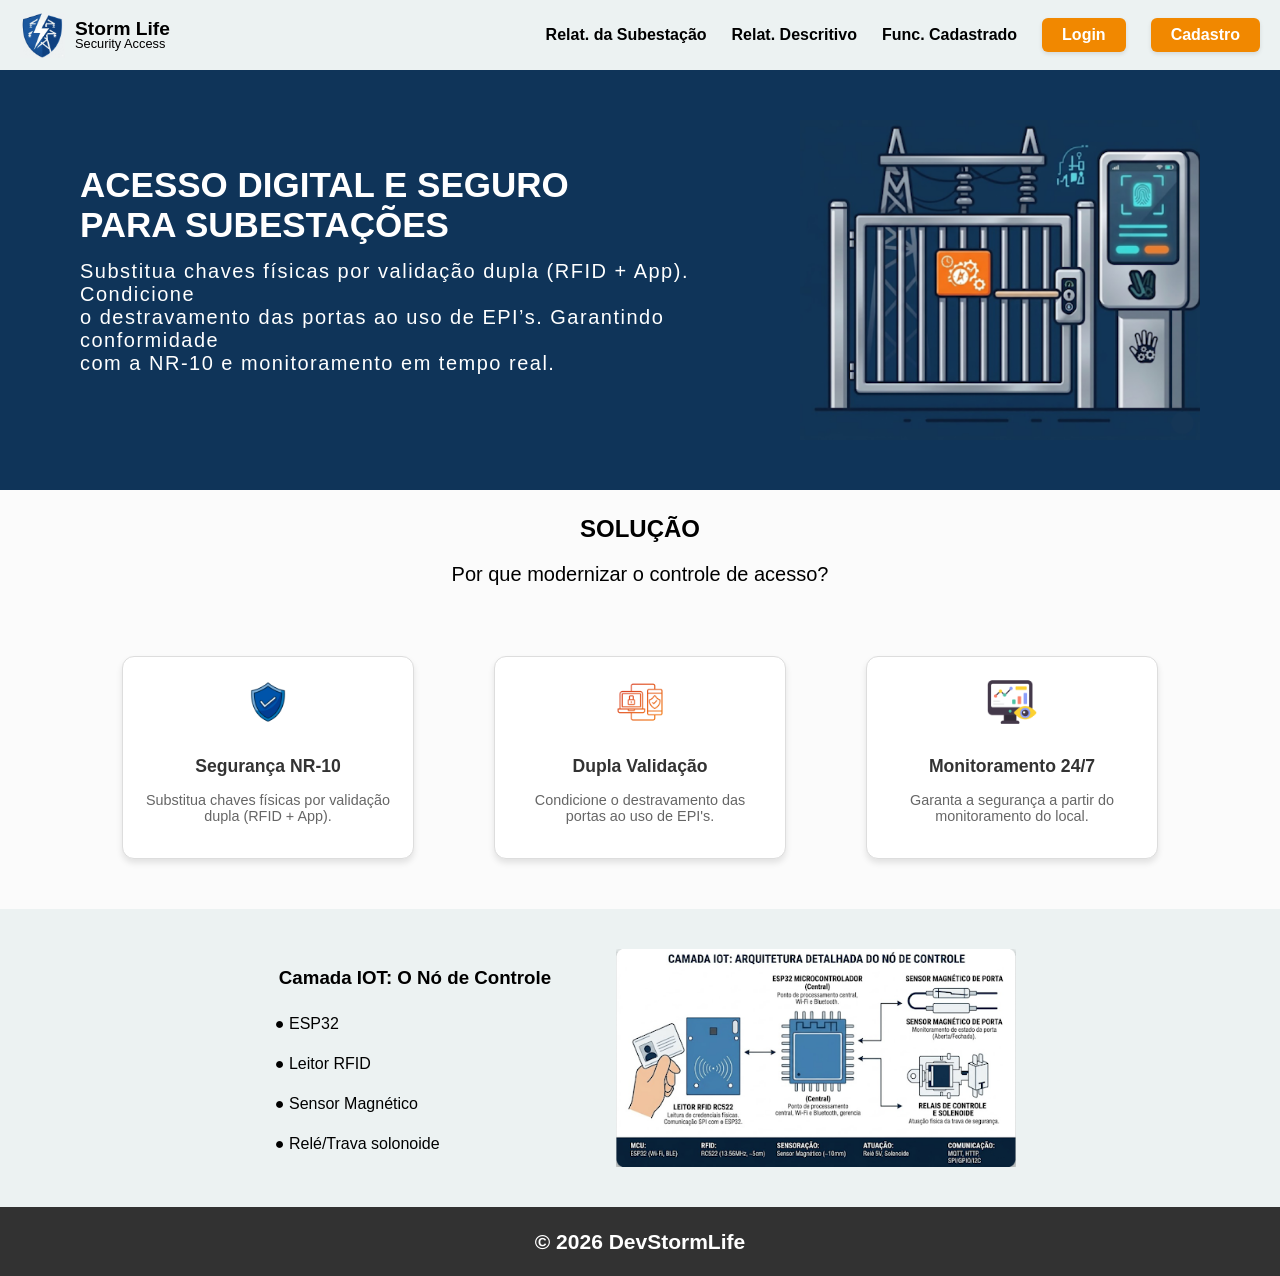
==== Frontend/index.html @ 1dbcb904 "Adição dos botões login e cadastro na home page" ====
<!DOCTYPE html>
<html lang="en">

<head>
    <meta charset="UTF-8">
    <meta name="viewport" content="width=device-width, initial-scale=1.0">
    <title>Página inicial</title>
    <link rel="stylesheet" href="style/style.css">
</head>

<body>
    <header>
        <img class="logo" src="./img/logoimg.png" alt="logo">
        <h1 class="titulo">Storm Life <br>
            <p class="sub">Security Access</p>
        </h1>
        <a class="a" href="./pages/relatSubesta.html">Relat. da Subestação</a>
        <a class="a" href="./pages/relatDesc.html">Relat. Descritivo</a>
        <a class="a" href="./pages/funcCad.html">Func. Cadastrado</a>
        <a class="btn-login" href="./pages/login.html">Login</a>
        <a class="btn-login" href="./pages/cadastro.html">Cadastro</a>
    </header>
    
    <div class="cima">
        <div class="texto-hero">
            <h1 class="t1">ACESSO DIGITAL E SEGURO <br> PARA SUBESTAÇÕES</h1>
            <p class="p1">Substitua chaves físicas por validação dupla (RFID + App). Condicione <br>
                o destravamento das portas ao uso de EPI’s. Garantindo conformidade <br>
                com a NR-10 e monitoramento em tempo real.</p>
        </div>
        <img class="imgSubesta" src="./img/subesta.png" alt="area">
    </div>
    
    <div class="meio">
        <h2 class="solucao">SOLUÇÃO</h2>
        <p class="solucaop">Por que modernizar o controle de acesso?</p>
        <div class="cards-container">
            <div class="card">
                <img src="./img/icone-nr10.png" alt="Ícone NR-10">
                <h3 class="nr">Segurança NR-10</h3>
                <p>Substitua chaves físicas por validação dupla (RFID + App).</p>
            </div>

            <div class="card">
                <img src="./img/icone-validacao.png" alt="Ícone Validação">
                <h3 class="nr">Dupla Validação</h3>
                <p>Condicione o destravamento das portas ao uso de EPI's.</p>
            </div>

            <div class="card">
                <img src="./img/icone-monitoramento.png" alt="Ícone Monitoramento">
                <h3 class="nr">Monitoramento 24/7</h3>
                <p>Garanta a segurança a partir do monitoramento do local.</p>
            </div>
        </div>
    </div>

    <div class="baixo">
        <div class="container-iot">
            <h3 class="iot">Camada IOT: O Nó de Controle</h3>
            <p class="no">● ESP32</p>
            <p class="no">● Leitor RFID</p>
            <p class="no">● Sensor Magnético</p>
            <p class="no">● Relé/Trava solonoide</p>
        </div>

        <img class="caminho" src="./img/caminho.png" alt="caminho-rfid">
    </div>
    
    <footer>
        <h2>© 2026 DevStormLife</h2>
    </footer>
</body>

</html>
---- Frontend/style/style.css ----
header {
    background: #ECF2F2;
    margin: 0;
    display: flex;
    align-items: center;
    padding: 5px 20px;  
    height: 60px;        
}

.logo {
    height: 45px;
    width: 45px;
    margin-right: 10px;
    cursor: pointer;
}

.cima{
   background: #0f3459;
    display: flex;
    align-items: center;
    justify-content: space-around;
    padding: 50px 20px;
    color: white;
}

body{
    background: #ecf2f2;
    margin: 0;
    padding: 0;
}

footer {
    background: #323232;
    /* position: fixed; */
    bottom: 0;
    left: 0;         
    width: 100%;     
    color: white;
    font-family: Arial, sans-serif;
    display: flex;  
    justify-content: center; 
    align-items: center;     
    gap: 10px;
    padding: 5px 0;
    font-size: 14px;
}

.titulo {
    font-family: Arial, sans-serif;
    font-size: 1.2rem;
    line-height: 1;
    flex-grow: 1;
    margin: 0;
    margin-right: 10px;
    cursor: pointer;
}

.sub {
    font-weight: 500;
    font-size: 0.8rem;
    margin: 0;    
}

.a{
    text-decoration: none;
    font-family: Arial, sans-serif;
    color: black;
    font-weight: bold;
    margin-left: 25px;
}

.solucao, .solucaop{
    text-align: center;
    font-family: Arial, sans-serif;
}

.solucao{
    padding-top: 25px;
}

.solucaop{
    font-size: 20px;
}

.cards-container {
  display: flex;
  justify-content: center;
  gap: 20px;
  padding: 20px;
}

.card {
  background: #ffffff;
  border: 1px solid #ddd;
  border-radius: 12px;
  padding: 20px;
  width: 250px;
  text-align: center;
  box-shadow: 0 4px 6px rgba(0,0,0,0.1);
  transition: transform 0.3s;
  margin: 30px;
}

.card:hover {
  transform: translateY(-5px);
}

.card img {
  width: 50px;
  margin-bottom: 15px;
}

.card h3 {
  margin: 10px 0;
  font-size: 1.1rem;
  color: #333;
}

.card p {
  font-size: 0.9rem;
  color: #666;
}

.nr , p{
    font-family: Arial, sans-serif;
}

.meio{
    background: #FBFBFB;
    margin-top: -19px;
}

.texto-container {
    max-width: 50%;
}

.conteudo-baixo {
    display: flex;
    align-items: center;
    justify-content: flex-start;
    gap: 40px;
    padding: 20px 80px;
}

.lista-componentes {
    display: flex;
    flex-direction: column;
}

.baixo {
    display: flex;    
    align-items: center; 
    justify-content: center;
    gap: 50px;             
    padding: 40px;
    background: #ECF2F2;
}

.container-iot {
    display: flex;
    flex-direction: column;
    align-items: flex-start;
}

.iot {
    margin: 15px;
    font-family: Arial, sans-serif;
}

.no {
    margin: 11px ;         
    font-family: Arial, sans-serif;
    
}

.caminho {
    max-width: 400px;
    height: auto;

}

.cima {
    background: #0f3459;
    display: flex;        
    align-items: center;      
    justify-content: space-between; 
    padding: 50px 80px;        
}

.texto-hero {
    display: flex;
    flex-direction: column; 
}

.t1 {
    color: white;
    font-family: Arial, sans-serif;
    font-size: 35px;
    margin: 0;          
    padding: 0;
}

.p1 {
    color: white;
    font-family: Arial, sans-serif;
    font-size: 20px;
    letter-spacing: 1.5px;
    margin-top: 15px;
}

.imgSubesta {
    max-width: 400px; 
    height: auto;
}

.btn-login {
    text-decoration: none;
    font-family: Arial, sans-serif;
    color: white;
    font-weight: bold;
    margin-left: 25px;
    background-color: #F18800;
    padding: 8px 20px;
    border-radius: 6px;
    box-shadow: 0 2px 4px rgba(0, 0, 0, 0.1);
}

.btn-login:hover {
    background-color: #ba6b05;
}
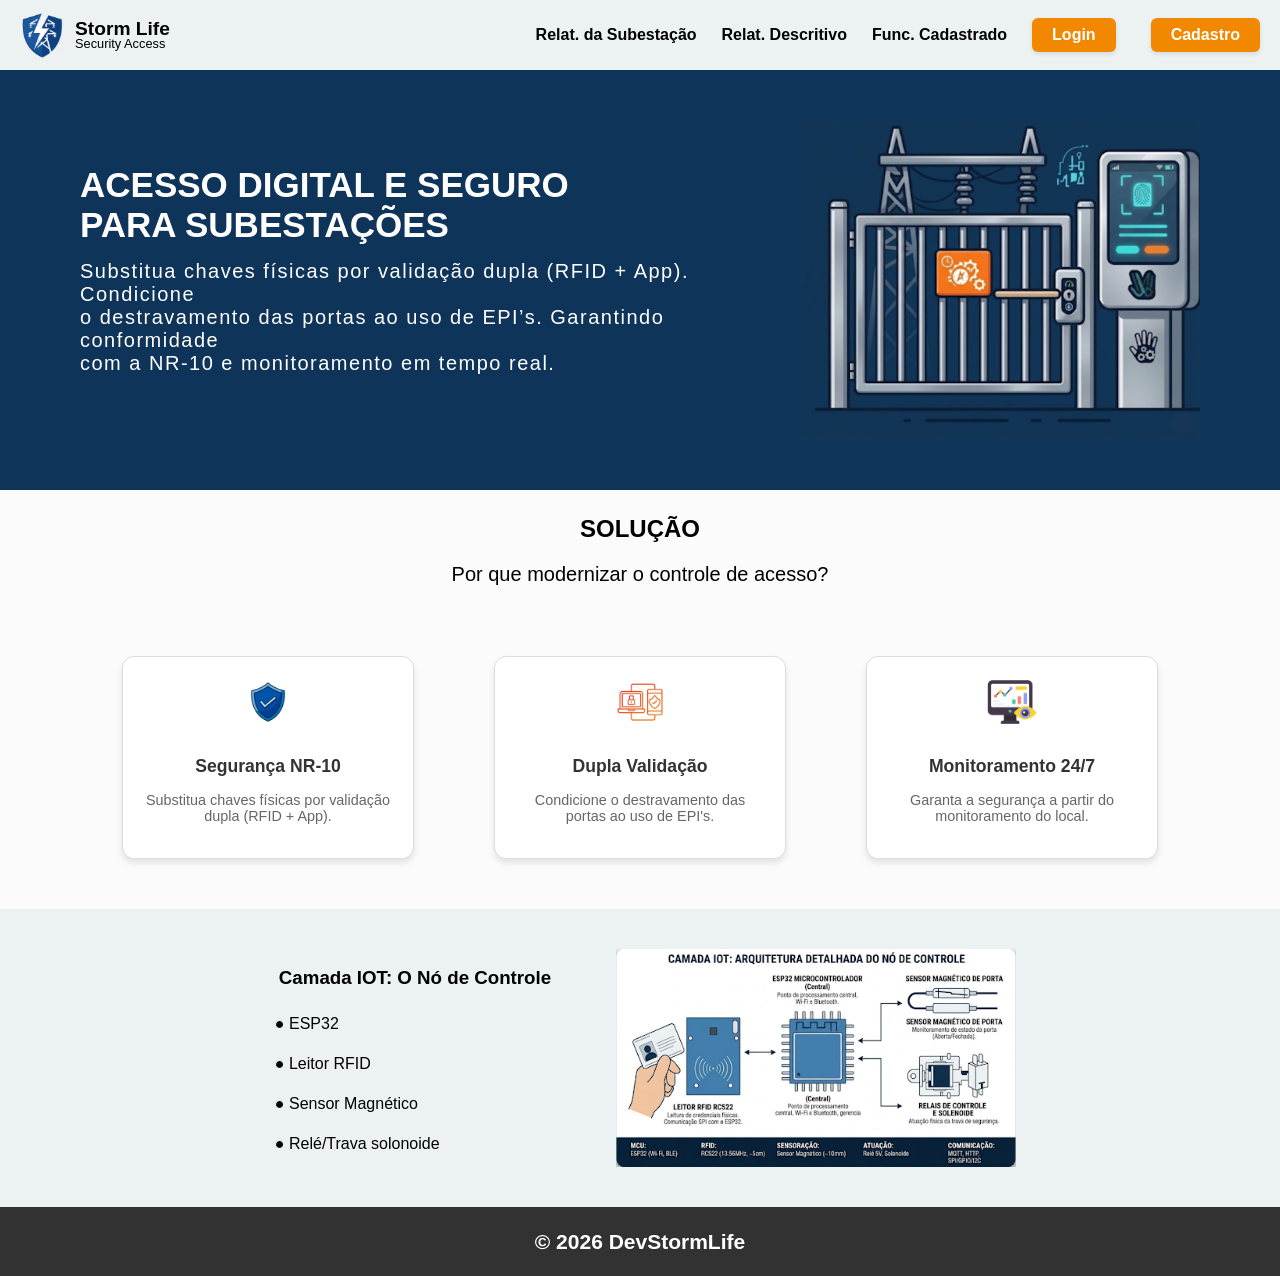
==== commit 56a0cd20: "Commit de verificação" ====
--- a/Frontend/index.html
+++ b/Frontend/index.html
@@ -12,14 +12,17 @@
     <header>
         <img class="logo" src="./img/logoimg.png" alt="logo">
         <h1 class="titulo">Storm Life <br>
-            <p class="sub">Security Access</p>
-        </h1>
-        <a class="a" href="./pages/relatSubesta.html">Relat. da Subestação</a>
-        <a class="a" href="./pages/relatDesc.html">Relat. Descritivo</a>
-        <a class="a" href="./pages/funcCad.html">Func. Cadastrado</a>
+        <p class="sub">Security Access</p>
+    </h1>
+    <a class="a" href="./pages/relatSubesta.html">Relat. da Subestação</a>
+    <a class="a" href="./pages/relatDesc.html">Relat. Descritivo</a>
+    <a class="a" href="./pages/funcCad.html">Func. Cadastrado</a>
+    
+    <div id="menu-usuario" style="display: flex; gap: 10px; align-items: center;">
         <a class="btn-login" href="./pages/login.html">Login</a>
         <a class="btn-login" href="./pages/cadastro.html">Cadastro</a>
-    </header>
+    </div>
+</header>
     
     <div class="cima">
         <div class="texto-hero">
@@ -70,6 +73,7 @@
     <footer>
         <h2>© 2026 DevStormLife</h2>
     </footer>
+    
 </body>
 
 </html>
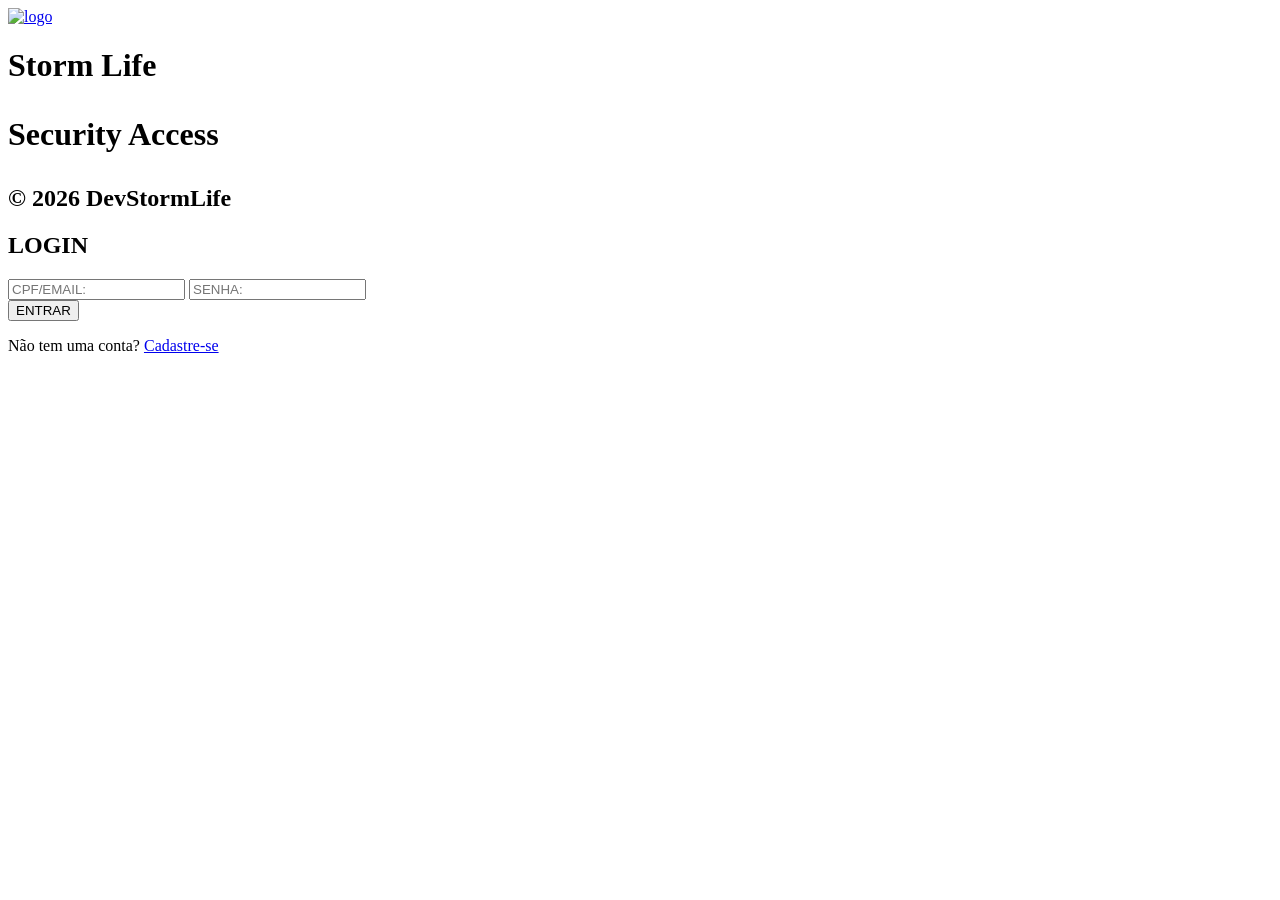
==== commit 7b1c3c84: "Mudança da homepage para página de login, e tentativa de fazer o login funcionar." ====
--- a/Frontend/index.html
+++ b/Frontend/index.html
@@ -1,79 +1,47 @@
 <!DOCTYPE html>
 <html lang="en">
-
 <head>
     <meta charset="UTF-8">
     <meta name="viewport" content="width=device-width, initial-scale=1.0">
-    <title>Página inicial</title>
-    <link rel="stylesheet" href="style/style.css">
+    <title>StormLife</title>
+    <link rel="stylesheet" href="/style/login.css">
 </head>
-
 <body>
+    
     <header>
-        <img class="logo" src="./img/logoimg.png" alt="logo">
-        <h1 class="titulo">Storm Life <br>
-        <p class="sub">Security Access</p>
-    </h1>
-    <a class="a" href="./pages/relatSubesta.html">Relat. da Subestação</a>
-    <a class="a" href="./pages/relatDesc.html">Relat. Descritivo</a>
-    <a class="a" href="./pages/funcCad.html">Func. Cadastrado</a>
+        <a href="/pages/homePage.html" class="btnVoltar">
+        <img class="logo" src="/img/logoimg.png" alt="logo"></a>
+        <h1 class="titulo">Storm Life <br><p class="sub">Security Access</p></h1>
     
-    <div id="menu-usuario" style="display: flex; gap: 10px; align-items: center;">
-        <a class="btn-login" href="./pages/login.html">Login</a>
-        <a class="btn-login" href="./pages/cadastro.html">Cadastro</a>
-    </div>
-</header>
-    
-    <div class="cima">
-        <div class="texto-hero">
-            <h1 class="t1">ACESSO DIGITAL E SEGURO <br> PARA SUBESTAÇÕES</h1>
-            <p class="p1">Substitua chaves físicas por validação dupla (RFID + App). Condicione <br>
-                o destravamento das portas ao uso de EPI’s. Garantindo conformidade <br>
-                com a NR-10 e monitoramento em tempo real.</p>
-        </div>
-        <img class="imgSubesta" src="./img/subesta.png" alt="area">
-    </div>
-    
-    <div class="meio">
-        <h2 class="solucao">SOLUÇÃO</h2>
-        <p class="solucaop">Por que modernizar o controle de acesso?</p>
-        <div class="cards-container">
-            <div class="card">
-                <img src="./img/icone-nr10.png" alt="Ícone NR-10">
-                <h3 class="nr">Segurança NR-10</h3>
-                <p>Substitua chaves físicas por validação dupla (RFID + App).</p>
-            </div>
-
-            <div class="card">
-                <img src="./img/icone-validacao.png" alt="Ícone Validação">
-                <h3 class="nr">Dupla Validação</h3>
-                <p>Condicione o destravamento das portas ao uso de EPI's.</p>
-            </div>
-
-            <div class="card">
-                <img src="./img/icone-monitoramento.png" alt="Ícone Monitoramento">
-                <h3 class="nr">Monitoramento 24/7</h3>
-                <p>Garanta a segurança a partir do monitoramento do local.</p>
-            </div>
-        </div>
-    </div>
-
-    <div class="baixo">
-        <div class="container-iot">
-            <h3 class="iot">Camada IOT: O Nó de Controle</h3>
-            <p class="no">● ESP32</p>
-            <p class="no">● Leitor RFID</p>
-            <p class="no">● Sensor Magnético</p>
-            <p class="no">● Relé/Trava solonoide</p>
-        </div>
-
-        <img class="caminho" src="./img/caminho.png" alt="caminho-rfid">
-    </div>
-    
+    </header>
     <footer>
         <h2>© 2026 DevStormLife</h2>
     </footer>
+    <main class="login-area">
+    <div class="login-card">
+        <div class="login-header">
+            <h2>LOGIN</h2>
+        </div>
+        
+        <!-- Adicionado id="form-login" -->
+        <form id="form-login" class="login-form">
+            <!-- Adicionado id="login" -->
+            <input type="text" id="login" class="login-input" placeholder="CPF/EMAIL:" required>
+            <!-- Adicionado id="senha" -->
+            <input type="password" id="senha" class="login-input" placeholder="SENHA:" required>
+            
+            <!-- Adicionado espaço para mensagem de erro com estilo discreto para não quebrar o layout -->
+            <div id="mensagem-erro" style="color: #ff4d4d; text-align: center; font-size: 0.9rem; font-weight: bold;"></div>
+            
+            <button type="submit" class="btn-entrar">ENTRAR</button>
+            <p class="link-cadastro">Não tem uma conta? <a href="/pages/cadastro.html" class="linkc">Cadastre-se</a></p>
+            
+        </form>
+    </div>
     
+</main>
+
+<!-- Lembre-se de ajustar o caminho do src para onde está o seu arquivo JS -->
+<script src="/script/login.js"></script>
 </body>
-
 </html>
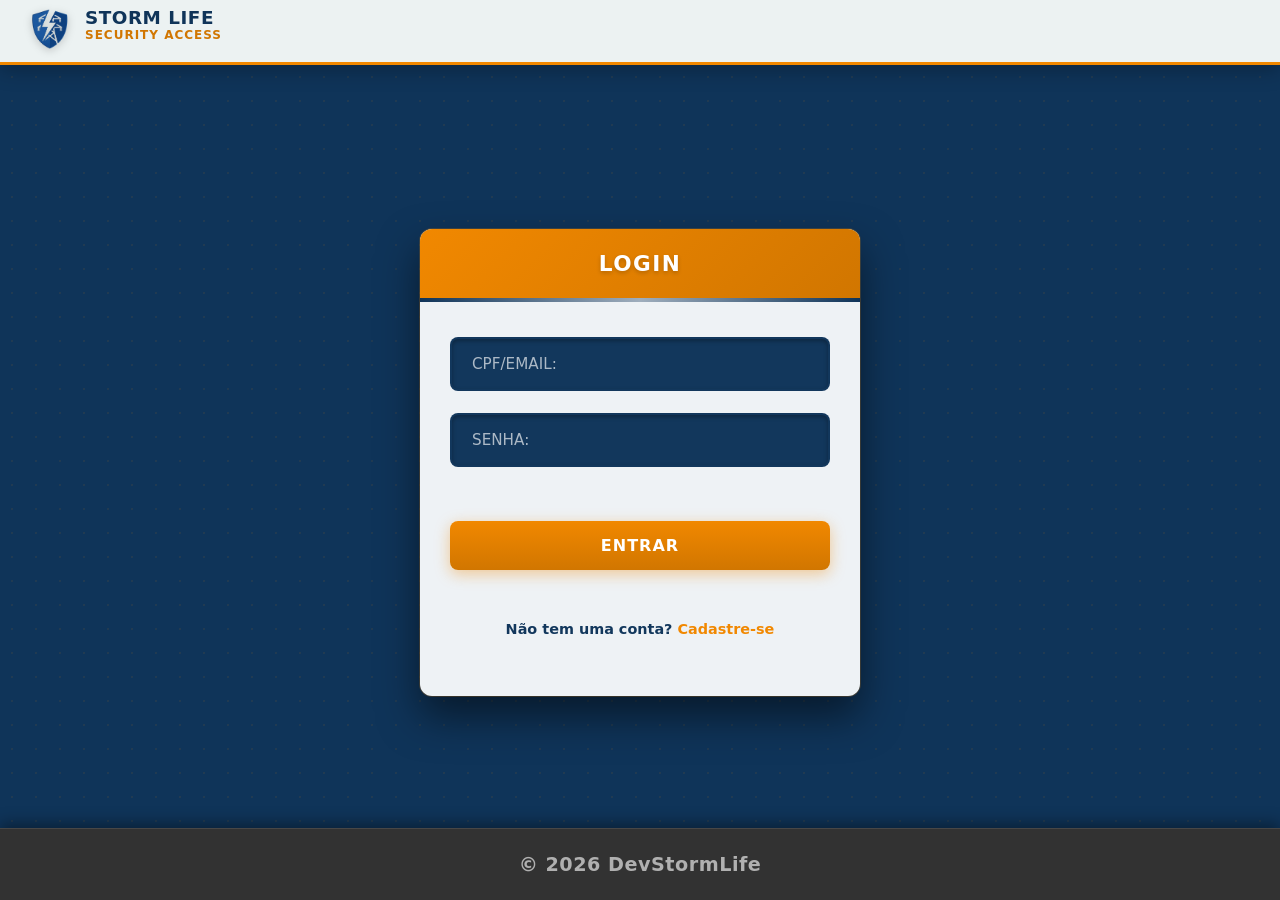
==== commit 99aac364: "Commit de monitoramento" ====
--- a/Frontend/index.html
+++ b/Frontend/index.html
@@ -4,13 +4,13 @@
     <meta charset="UTF-8">
     <meta name="viewport" content="width=device-width, initial-scale=1.0">
     <title>StormLife</title>
-    <link rel="stylesheet" href="/style/login.css">
+    <link rel="stylesheet" href="style/login.css">
 </head>
 <body>
     
     <header>
-        <a href="/pages/homePage.html" class="btnVoltar">
-        <img class="logo" src="/img/logoimg.png" alt="logo"></a>
+        <a href="pages/homePage.html" class="btnVoltar">
+        <img class="logo" src="img/logoimg.png" alt="logo"></a>
         <h1 class="titulo">Storm Life <br><p class="sub">Security Access</p></h1>
     
     </header>
@@ -34,7 +34,7 @@
             <div id="mensagem-erro" style="color: #ff4d4d; text-align: center; font-size: 0.9rem; font-weight: bold;"></div>
             
             <button type="submit" class="btn-entrar">ENTRAR</button>
-            <p class="link-cadastro">Não tem uma conta? <a href="/pages/cadastro.html" class="linkc">Cadastre-se</a></p>
+            <p class="link-cadastro">Não tem uma conta? <a href="pages/cadastro.html" class="linkc">Cadastre-se</a></p>
             
         </form>
     </div>
@@ -42,6 +42,6 @@
 </main>
 
 <!-- Lembre-se de ajustar o caminho do src para onde está o seu arquivo JS -->
-<script src="/script/login.js"></script>
+<script src="script/login.js"></script>
 </body>
 </html>
--- a/Frontend/style/login.css
+++ b/Frontend/style/login.css
@@ -0,0 +1,283 @@
+/* ==========================================================================
+   Variáveis do Sistema - Tema Subestação / Energia
+   ========================================================================== */
+:root {
+    --bg-main: #0f3459;
+    --bg-main-dark: #081e35;
+    --bg-header: #ECF2F2;
+    --bg-footer: #323232;
+    --bg-input: #12375C;
+    --card-bg: #EEF2F5; /* Mantida a cor clara de fundo do card de login */
+    
+    --orange-electric: #F18800;
+    --orange-dark: #D17600;
+    --orange-glow: rgba(241, 136, 0, 0.4);
+    
+    --font-primary: 'Segoe UI', system-ui, -apple-system, sans-serif;
+    --transition: all 0.3s cubic-bezier(0.4, 0, 0.2, 1);
+}
+
+* {
+    box-sizing: border-box;
+}
+
+/* ==========================================================================
+   Body - Fundo Dinâmico de Alta Voltagem
+   ========================================================================== */
+body {
+    background: #0f3459;
+    margin: 0;
+    padding: 0;
+    font-family: var(--font-primary);
+    color: white;
+    min-height: 100vh;
+    display: flex;
+    flex-direction: column;
+}
+
+/* ==========================================================================
+   Header Tecnológico (Barra de Controle)
+   ========================================================================== */
+header {
+    background: var(--bg-header);
+    margin: 0;
+    display: flex;
+    align-items: center;
+    padding: 0 30px;  
+    height: 65px;        
+    border-bottom: 3px solid var(--orange-electric);
+    box-shadow: 0 4px 20px rgba(0, 0, 0, 0.3);
+    position: sticky;
+    top: 0;
+    z-index: 100;
+    backdrop-filter: blur(8px);
+}
+
+.logo {
+    height: 40px;
+    width: 40px;
+    margin-right: 15px;
+    cursor: pointer;
+    transition: var(--transition);
+    filter: drop-shadow(0 2px 4px rgba(0,0,0,0.2));
+}
+
+.logo:hover {
+    transform: scale(1.08) rotate(-3deg);
+}
+
+.titulo {
+    font-size: 1.15rem;
+    font-weight: 800;
+    color: #0f3459;
+    letter-spacing: 0.5px;
+    text-transform: uppercase;
+    margin: 0;
+    margin-right: 10px;
+    cursor: pointer;
+    line-height: 1;
+}
+
+.sub {
+    font-weight: 600;
+    font-size: 0.75rem;
+    color: var(--orange-dark);
+    letter-spacing: 1px;
+    margin-top: 2px;
+}
+
+/* ==========================================================================
+   Área de Login & Card Estilo Painel de Operação
+   ========================================================================== */
+.login-area {
+    display: flex;
+    justify-content: center;
+    align-items: center;
+    flex: 1;
+    padding: 40px 20px 80px;
+    /* Padrão em malha industrial no fundo */
+    background-image: 
+        radial-gradient(rgba(241, 136, 0, 0.08) 1px, transparent 0);
+    background-size: 24px 24px;
+}
+
+.login-card {
+    background-color: var(--card-bg);
+    width: 100%;
+    max-width: 440px;
+    border-radius: 12px; 
+    overflow: hidden;  
+    position: relative;
+    box-shadow: 
+        0 0 0 1px rgba(241, 136, 0, 0.2),
+        0 20px 40px rgba(0, 0, 0, 0.5);
+    transition: var(--transition);
+}
+
+.login-card:hover {
+    box-shadow: 
+        0 0 0 2px var(--orange-electric),
+        0 25px 50px rgba(0, 0, 0, 0.6);
+}
+
+/* Header do Card de Login */
+.login-header {
+    background: linear-gradient(135deg, var(--orange-electric) 0%, var(--orange-dark) 100%);
+    border-bottom: 4px solid var(--bg-main); 
+    padding: 22px 20px;
+    text-align: center;
+    position: relative;
+}
+
+.login-header::after {
+    content: '';
+    position: absolute;
+    bottom: -4px;
+    left: 0;
+    width: 100%;
+    height: 4px;
+    background: linear-gradient(90deg, transparent, #ffffff, transparent);
+    opacity: 0.6;
+}
+
+.login-header h2 {
+    color: white;
+    margin: 0;
+    font-size: 1.35rem;
+    font-weight: 800;
+    letter-spacing: 1.5px;
+    text-transform: uppercase;
+    text-shadow: 0 2px 4px rgba(0,0,0,0.2);
+}
+
+/* Formulário e Inputs */
+.login-form {
+    padding: 35px 30px 20px;
+    display: flex;
+    flex-direction: column;
+    gap: 22px;              
+}
+
+.login-input {
+    background-color: var(--bg-input);
+    color: white;
+    border: 2px solid transparent;
+    padding: 16px 20px;
+    border-radius: 8px;
+    font-size: 0.95rem;
+    font-weight: 600;
+    font-family: var(--font-primary);
+    outline: none;
+    transition: var(--transition);
+    box-shadow: inset 0 2px 4px rgba(0, 0, 0, 0.3);
+}
+
+.login-input::placeholder {
+    color: rgba(255, 255, 255, 0.65);
+    font-weight: 400;
+}
+
+/* Efeito Glow / Carga ao Focar */
+.login-input:focus {
+    border-color: var(--orange-electric);
+    background-color: #17426e;
+    box-shadow: 
+        inset 0 2px 4px rgba(0, 0, 0, 0.3),
+        0 0 12px var(--orange-glow);
+    transform: translateY(-1px);
+}
+
+/* Botão de Acesso ao Sistema */
+.btn-entrar {
+    background: linear-gradient(180deg, var(--orange-electric) 0%, var(--orange-dark) 100%);
+    color: white;
+    border: none;
+    padding: 15px 30px;
+    border-radius: 8px;
+    font-size: 1rem;
+    font-weight: 800;
+    letter-spacing: 1px;
+    text-transform: uppercase;
+    cursor: pointer;
+    margin-top: 10px;
+    align-self: center;
+    width: 100%;
+    font-family: var(--font-primary);
+    box-shadow: 0 4px 15px var(--orange-glow);
+    transition: var(--transition);
+}
+
+.btn-entrar:hover {
+    background: linear-gradient(180deg, #ff9500 0%, var(--orange-electric) 100%);
+    box-shadow: 0 6px 20px rgba(241, 136, 0, 0.6);
+    transform: translateY(-2px);
+}
+
+.btn-entrar:active {
+    transform: translateY(1px);
+    box-shadow: 0 2px 8px var(--orange-glow);
+}
+
+/* Área de Rodapé do Card (Link de Cadastro) */
+.link-cadastro {
+    color: #12375c; 
+    padding: 15px 30px 25px;
+    text-align: center;
+    font-size: 0.9rem;
+    font-weight: 600;
+}
+
+.linkc {
+    text-decoration: none;
+    color: var(--orange-electric);
+    font-weight: 700;
+    position: relative;
+    transition: var(--transition);
+}
+
+.linkc::after {
+    content: '';
+    position: absolute;
+    width: 0%;
+    height: 2px;
+    bottom: -2px;
+    left: 0;
+    background-color: var(--orange-dark);
+    transition: var(--transition);
+}
+
+.linkc:hover {
+    color: var(--orange-dark);
+}
+
+.linkc:hover::after {
+    width: 100%;
+}
+
+/* ==========================================================================
+   Footer do Sistema
+   ========================================================================== */
+footer {
+    background-color: var(--bg-footer);
+    border-top: 1px solid rgba(255, 255, 255, 0.1);
+    position: fixed;
+    bottom: 0;
+    left: 0;         
+    width: 100%;     
+    color: #b0b0b0;
+    display: flex;  
+    justify-content: center; 
+    align-items: center;     
+    gap: 10px;
+    padding: 8px 0;
+    font-size: 0.8rem;
+    letter-spacing: 0.5px;
+    box-shadow: 0 -4px 15px rgba(0, 0, 0, 0.4);
+    z-index: 100;
+}
+
+::-ms-reveal {
+    border: 1px solid white;
+    border-radius: 50%;
+    color: white;
+}
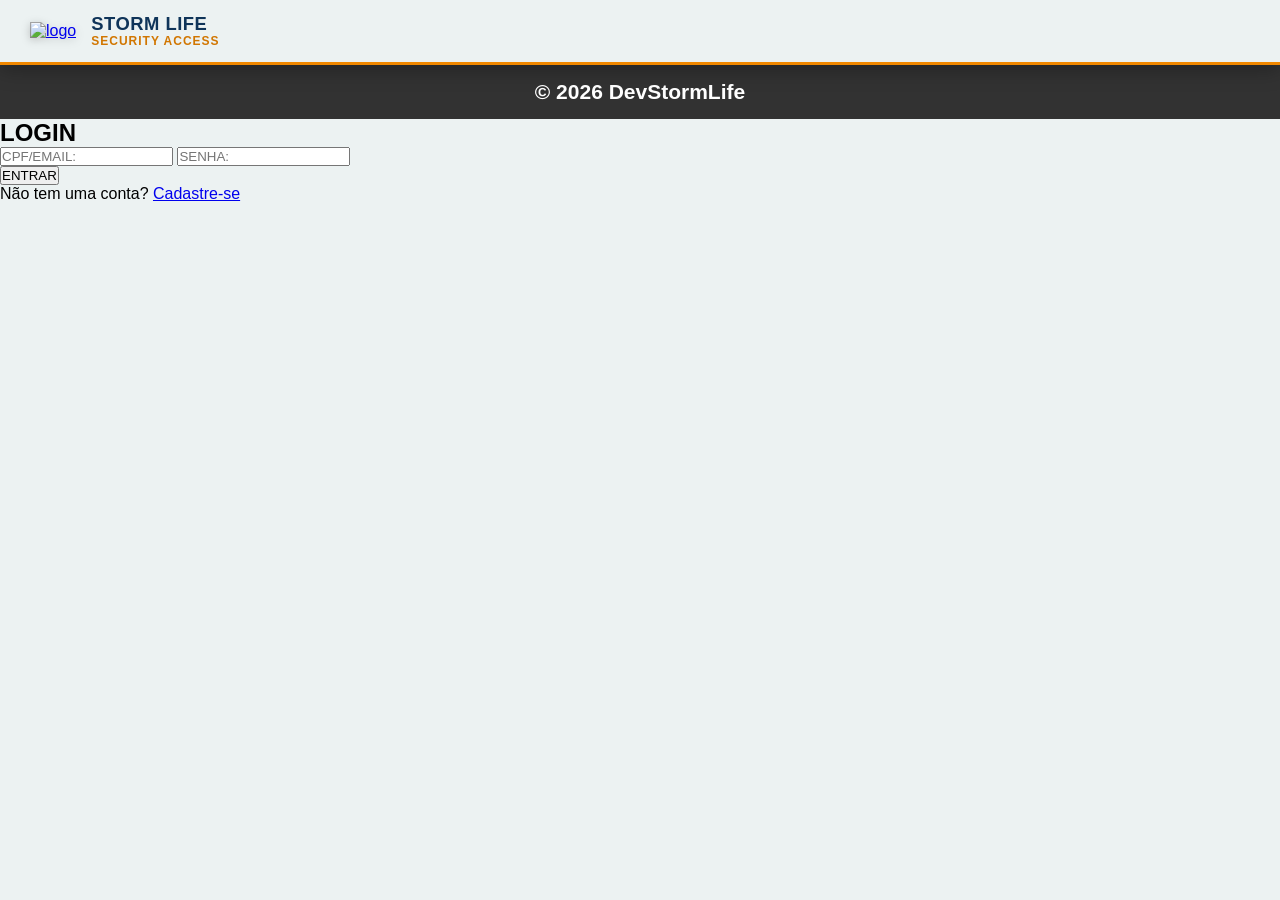
==== commit 76ea0038: "Correção do Security" ====
--- a/Frontend/index.html
+++ b/Frontend/index.html
@@ -4,13 +4,13 @@
     <meta charset="UTF-8">
     <meta name="viewport" content="width=device-width, initial-scale=1.0">
     <title>StormLife</title>
-    <link rel="stylesheet" href="style/login.css">
+    <link rel="stylesheet" href="/Frontend/style/style.css">
 </head>
 <body>
     
     <header>
-        <a href="pages/homePage.html" class="btnVoltar">
-        <img class="logo" src="img/logoimg.png" alt="logo"></a>
+        <a href="/Frontend/pages/homePage.html" class="btnVoltar">
+        <img class="logo" src="/img/logoimg.png" alt="logo"></a>
         <h1 class="titulo">Storm Life <br><p class="sub">Security Access</p></h1>
     
     </header>
@@ -34,7 +34,7 @@
             <div id="mensagem-erro" style="color: #ff4d4d; text-align: center; font-size: 0.9rem; font-weight: bold;"></div>
             
             <button type="submit" class="btn-entrar">ENTRAR</button>
-            <p class="link-cadastro">Não tem uma conta? <a href="pages/cadastro.html" class="linkc">Cadastre-se</a></p>
+            <p class="link-cadastro">Não tem uma conta? <a href="/Frontend/pages/homePage.html" class="linkc">Cadastre-se</a></p>
             
         </form>
     </div>
@@ -42,6 +42,6 @@
 </main>
 
 <!-- Lembre-se de ajustar o caminho do src para onde está o seu arquivo JS -->
-<script src="script/login.js"></script>
+<script src="/script/login.js"></script>
 </body>
 </html>
--- a/Frontend/style/style.css
+++ b/Frontend/style/style.css
@@ -0,0 +1,360 @@
+:root {
+    --bg-main: #0f3459;
+    --bg-main-dark: #081e35;
+    --bg-header: #ECF2F2;
+    --bg-footer: #323232;
+    --bg-input: #12375C;
+    --card-bg: rgba(255, 255, 255, 0.98);
+    
+    --orange-electric: #F18800;
+    --orange-dark: #D17600;
+    --orange-glow: rgba(241, 136, 0, 0.4);
+    
+    --font-primary: 'Segoe UI', system-ui, -apple-system, sans-serif;
+    --transition: all 0.3s cubic-bezier(0.4, 0, 0.2, 1);
+}
+
+* {
+    margin: 0;
+    padding: 0;
+    box-sizing: border-box;
+}
+
+body {
+    background: #ecf2f2;
+    margin: 0;
+    padding: 0;
+    font-family: Arial, sans-serif;
+}
+
+/* ==========================================================================
+   HEADER TECNOLÓGICO (Atualizado)
+   ========================================================================== */
+header {
+    background: var(--bg-header);
+    margin: 0;
+    display: flex;
+    align-items: center;
+    padding: 0 30px;  
+    height: 65px;        
+    border-bottom: 3px solid var(--orange-electric);
+    box-shadow: 0 4px 20px rgba(0, 0, 0, 0.3);
+    position: sticky;
+    top: 0;
+    z-index: 100;
+    backdrop-filter: blur(8px);
+}
+
+.logo {
+    height: 40px;
+    width: 40px;
+    margin-right: 15px;
+    cursor: pointer;
+    transition: var(--transition);
+    filter: drop-shadow(0 2px 4px rgba(0,0,0,0.2));
+}
+
+.logo:hover {
+    transform: scale(1.08) rotate(-3deg);
+}
+
+.titulo {
+    font-size: 1.15rem;
+    font-weight: 800;
+    color: #0f3459;
+    letter-spacing: 0.5px;
+    text-transform: uppercase;
+    margin: 0;
+    margin-right: 10px;
+    cursor: pointer;
+    line-height: 1;
+}
+
+.sub {
+    font-weight: 600;
+    font-size: 0.75rem;
+    color: var(--orange-dark);
+    letter-spacing: 1px;
+    margin-top: 2px;
+}
+
+/* CARDS DOS LINKS DA CLASSE .a (CENTRALIZADOS) */
+.a {
+    text-decoration: none;
+    font-family: Arial, sans-serif;
+    color: #0f3459;
+    font-weight: bold;
+    font-size: 0.9rem;
+    background-color: #ffffff;
+    padding: 8px 16px;
+    border-radius: 8px;
+    border: 1px solid #dcdcdc;
+    box-shadow: 0 2px 5px rgba(0, 0, 0, 0.06);
+    transition: var(--transition);
+    margin: 0 6px;
+    text-align: center;
+}
+
+.a:hover {
+    background-color: #0f3459;
+    color: #ffffff;
+    border-color: #0f3459;
+    transform: translateY(-2px);
+    box-shadow: 0 4px 8px rgba(0, 0, 0, 0.12);
+}
+
+header .a:first-of-type {
+    margin-left: auto;
+}
+
+header .a:last-of-type {
+    margin-right: auto;
+}
+
+/* BOTÕES DE LOGIN / CADASTRO */
+.btn-login {
+    text-decoration: none;
+    font-family: Arial, sans-serif;
+    color: white;
+    font-weight: bold;
+    margin-left: 10px;
+    background-color: var(--orange-electric);
+    padding: 8px 20px;
+    border-radius: 6px;
+    box-shadow: 0 2px 4px rgba(0, 0, 0, 0.1);
+    transition: var(--transition);
+    display: inline-block;
+    text-align: center;
+}
+
+.btn-login:hover {
+    background-color: var(--orange-dark);
+}
+
+/* ==========================================================================
+   SEÇÃO CIMA (HERO)
+   ========================================================================== */
+.cima {
+    background: #0f3459;
+    display: flex;        
+    align-items: center;      
+    justify-content: space-between; 
+    padding: 50px 80px;  
+    gap: 30px;      
+}
+
+.texto-hero {
+    display: flex;
+    flex-direction: column; 
+}
+
+.t1 {
+    color: white;
+    font-family: Arial, sans-serif;
+    font-size: 35px;
+    margin: 0;          
+    padding: 0;
+}
+
+.p1 {
+    color: white;
+    font-family: Arial, sans-serif;
+    font-size: 20px;
+    letter-spacing: 1.5px;
+    margin-top: 15px;
+}
+
+.imgSubesta {
+    max-width: 400px; 
+    width: 100%;
+    height: auto;
+}
+
+/* ==========================================================================
+   SEÇÃO MEIO (SOLUÇÕES)
+   ========================================================================== */
+.meio {
+    background: #FBFBFB;
+    margin-top: -19px;
+}
+
+.solucao, .solucaop {
+    text-align: center;
+    font-family: Arial, sans-serif;
+}
+
+.solucao {
+    padding-top: 25px;
+}
+
+.solucaop {
+    font-size: 20px;
+}
+
+.cards-container {
+    display: flex;
+    justify-content: center;
+    flex-wrap: wrap;
+    gap: 20px;
+    padding: 20px;
+}
+
+.card {
+    background: #ffffff;
+    border: 1px solid #ddd;
+    border-radius: 12px;
+    padding: 20px;
+    width: 250px;
+    text-align: center;
+    box-shadow: 0 4px 6px rgba(0,0,0,0.1);
+    transition: transform 0.3s;
+    margin: 15px;
+}
+
+.card:hover {
+    transform: translateY(-5px);
+}
+
+.card img {
+    width: 50px;
+    margin-bottom: 15px;
+}
+
+.card h3 {
+    margin: 10px 0;
+    font-size: 1.1rem;
+    color: #333;
+}
+
+.card p {
+    font-size: 0.9rem;
+    color: #666;
+}
+
+.nr, p {
+    font-family: Arial, sans-serif;
+}
+
+/* ==========================================================================
+   SEÇÃO BAIXO (IOT)
+   ========================================================================== */
+.baixo {
+    display: flex;    
+    align-items: center; 
+    justify-content: center;
+    gap: 50px;             
+    padding: 40px;
+    background: #ECF2F2;
+}
+
+.container-iot {
+    display: flex;
+    flex-direction: column;
+    align-items: flex-start;
+}
+
+.iot {
+    margin: 15px;
+    font-family: Arial, sans-serif;
+}
+
+.no {
+    margin: 11px;        
+    font-family: Arial, sans-serif;
+}
+
+.caminho {
+    max-width: 400px;
+    width: 100%;
+    height: auto;
+}
+
+/* ==========================================================================
+   FOOTER
+   ========================================================================== */
+footer {
+    background: #323232;
+    width: 100%;     
+    color: white;
+    font-family: Arial, sans-serif;
+    display: flex;  
+    justify-content: center; 
+    align-items: center;     
+    gap: 10px;
+    padding: 15px 0;
+    font-size: 14px;
+}
+
+/* ==========================================================================
+   RESPONSIVIDADE (MEDIA QUERIES)
+   ========================================================================== */
+
+/* Tablets e telas até 992px */
+@media (max-width: 992px) {
+    header {
+        flex-direction: column;
+        padding: 15px;
+        height: auto;
+        gap: 15px;
+    }
+
+    header .a:first-of-type {
+        margin-left: 0;
+    }
+
+    header .a:last-of-type {
+        margin-right: 0;
+    }
+
+    .cima {
+        flex-direction: column;
+        padding: 40px 20px;
+        text-align: center;
+    }
+
+    .baixo {
+        flex-direction: column;
+        padding: 40px 20px;
+        text-align: center;
+    }
+
+    .container-iot {
+        align-items: center;
+    }
+}
+
+/* Celulares até 600px */
+@media (max-width: 600px) {
+    .t1 {
+        font-size: 26px;
+    }
+
+    .p1 {
+        font-size: 16px;
+        letter-spacing: 0.5px;
+    }
+
+    .a {
+        width: 100%;
+        margin: 4px 0;
+    }
+
+    .cards-container {
+        padding: 10px;
+    }
+
+    .card {
+        width: 100%;
+        margin: 10px 0;
+    }
+
+    #menu-usuario {
+        width: 100%;
+        justify-content: center;
+    }
+
+    .btn-login {
+        margin-left: 0;
+        width: 100%;
+    }
+}
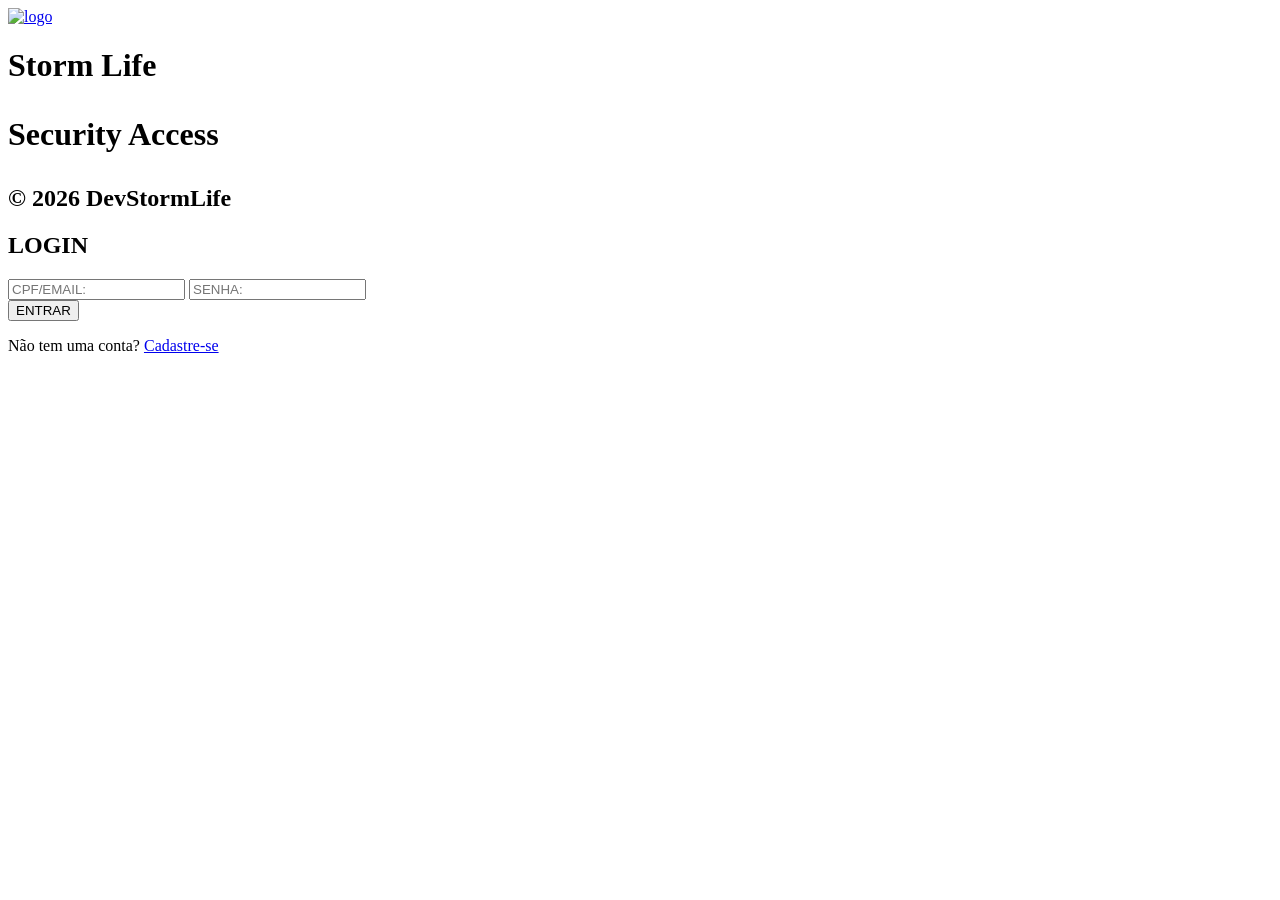
==== commit 55d6360e: "Alterando linhas do front" ====
--- a/Frontend/index.html
+++ b/Frontend/index.html
@@ -4,13 +4,13 @@
     <meta charset="UTF-8">
     <meta name="viewport" content="width=device-width, initial-scale=1.0">
     <title>StormLife</title>
-    <link rel="stylesheet" href="/Frontend/style/style.css">
+    <link rel="stylesheet" href="../style/login.css">
 </head>
 <body>
     
     <header>
-        <a href="/Frontend/pages/homePage.html" class="btnVoltar">
-        <img class="logo" src="/img/logoimg.png" alt="logo"></a>
+        <a href="../pages/homePage.html" class="btnVoltar">
+        <img class="logo" src="../img/logoimg.png" alt="logo"></a>
         <h1 class="titulo">Storm Life <br><p class="sub">Security Access</p></h1>
     
     </header>
@@ -34,7 +34,7 @@
             <div id="mensagem-erro" style="color: #ff4d4d; text-align: center; font-size: 0.9rem; font-weight: bold;"></div>
             
             <button type="submit" class="btn-entrar">ENTRAR</button>
-            <p class="link-cadastro">Não tem uma conta? <a href="/Frontend/pages/homePage.html" class="linkc">Cadastre-se</a></p>
+            <p class="link-cadastro">Não tem uma conta? <a href="../pages/cadastro.html" class="linkc">Cadastre-se</a></p>
             
         </form>
     </div>
@@ -42,6 +42,6 @@
 </main>
 
 <!-- Lembre-se de ajustar o caminho do src para onde está o seu arquivo JS -->
-<script src="/script/login.js"></script>
+<script src="../script/login.js"></script>
 </body>
 </html>
